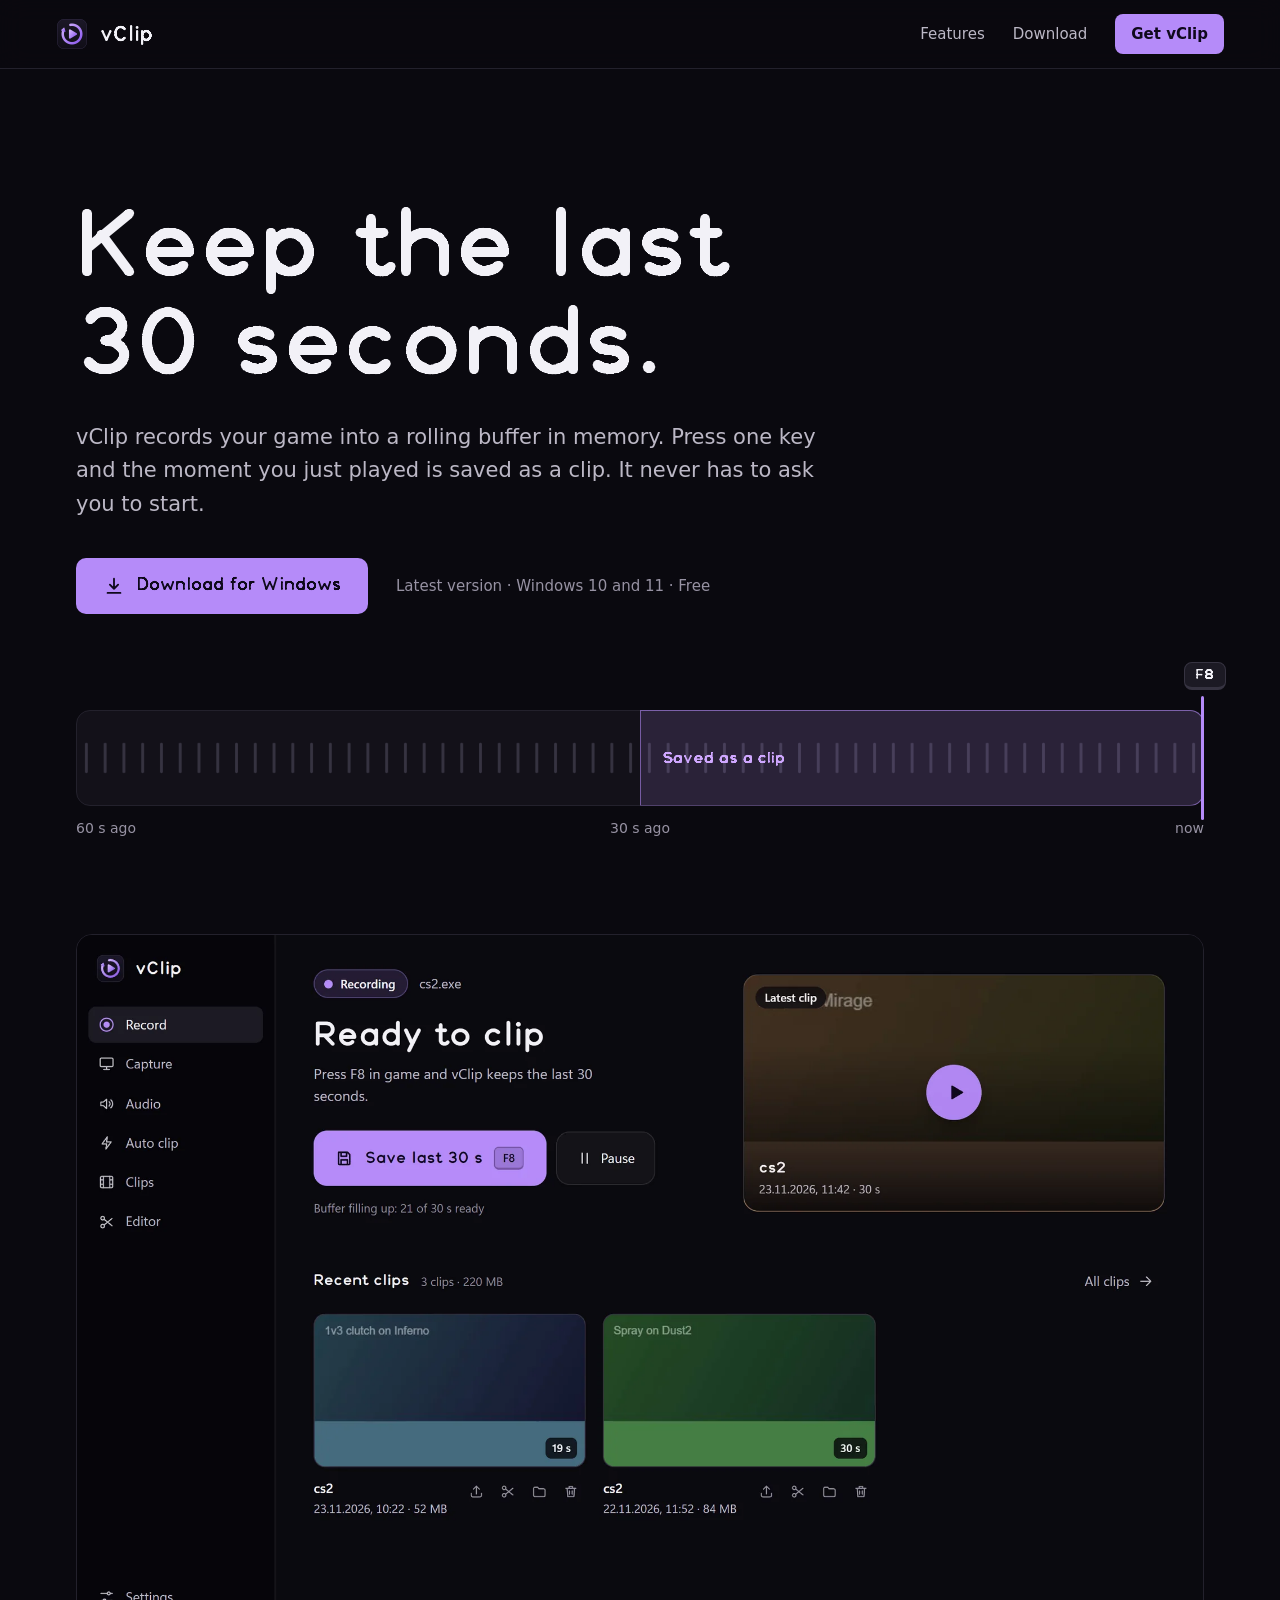
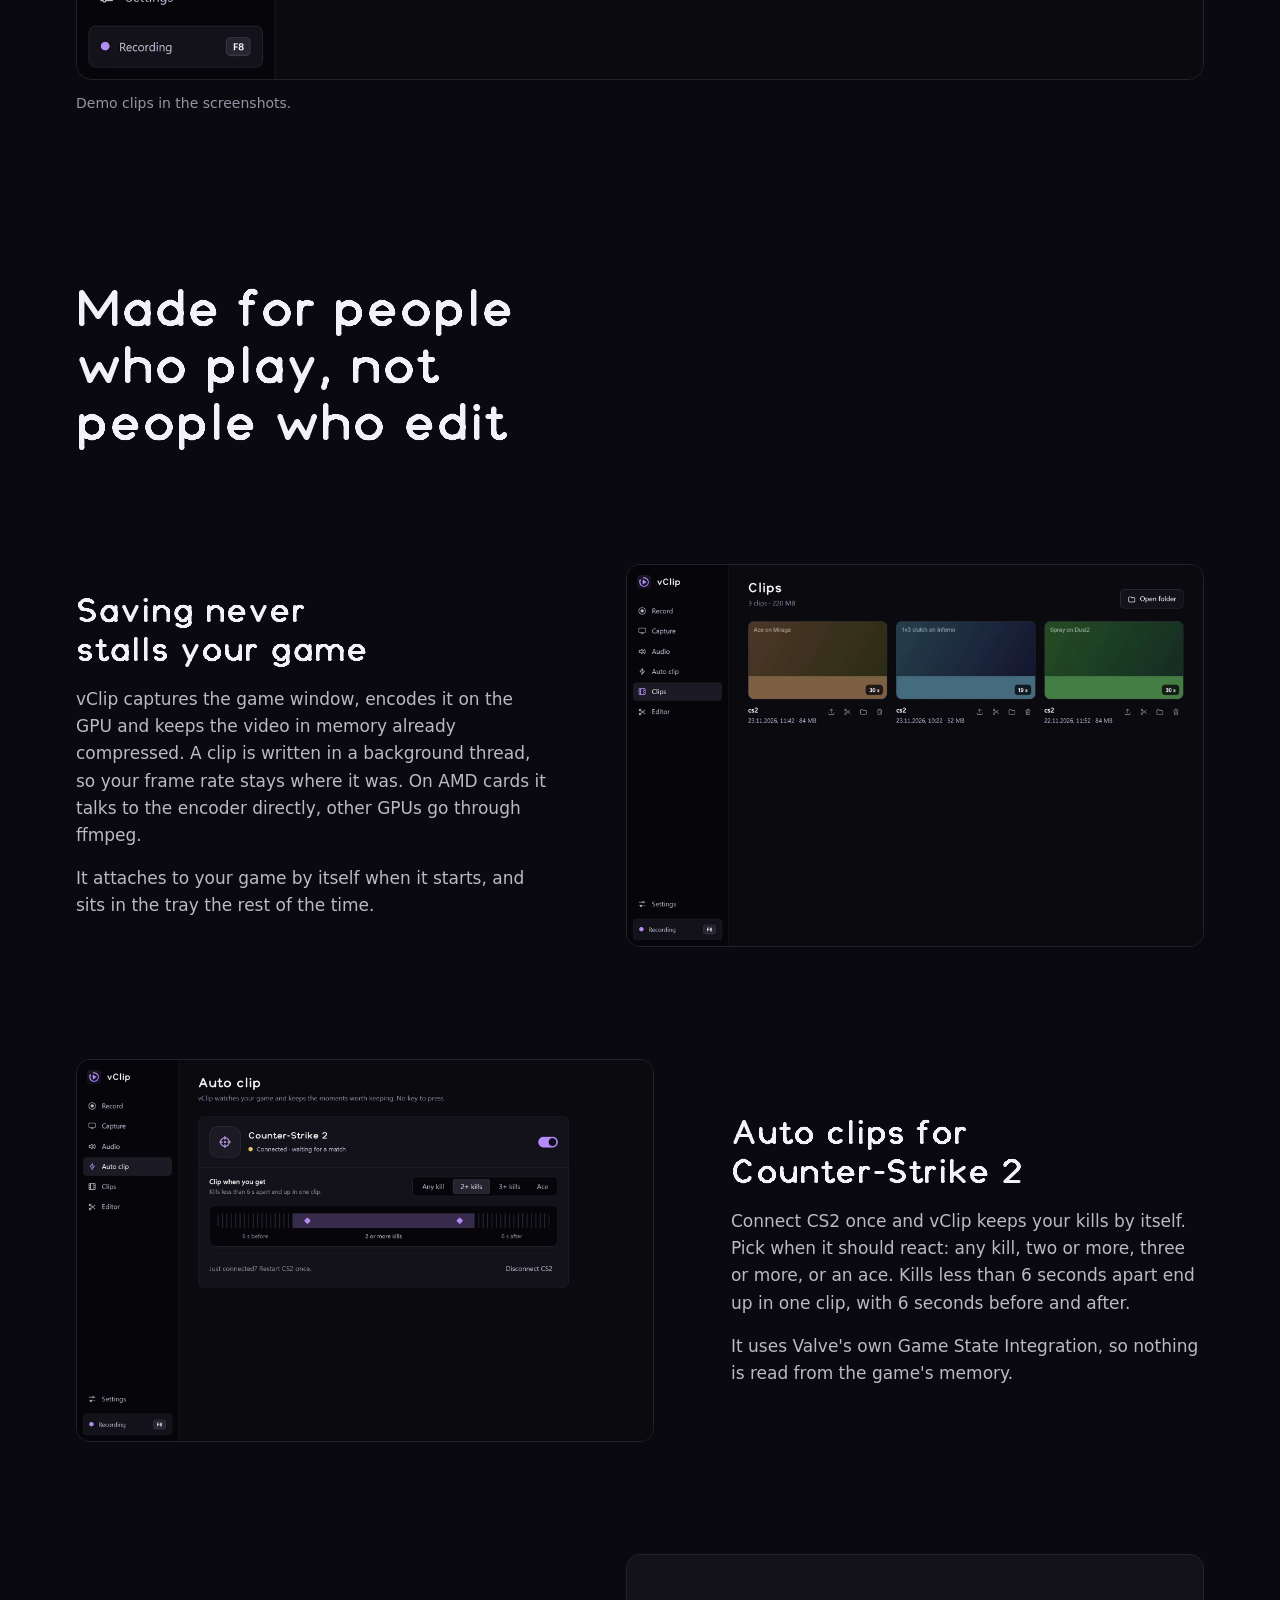
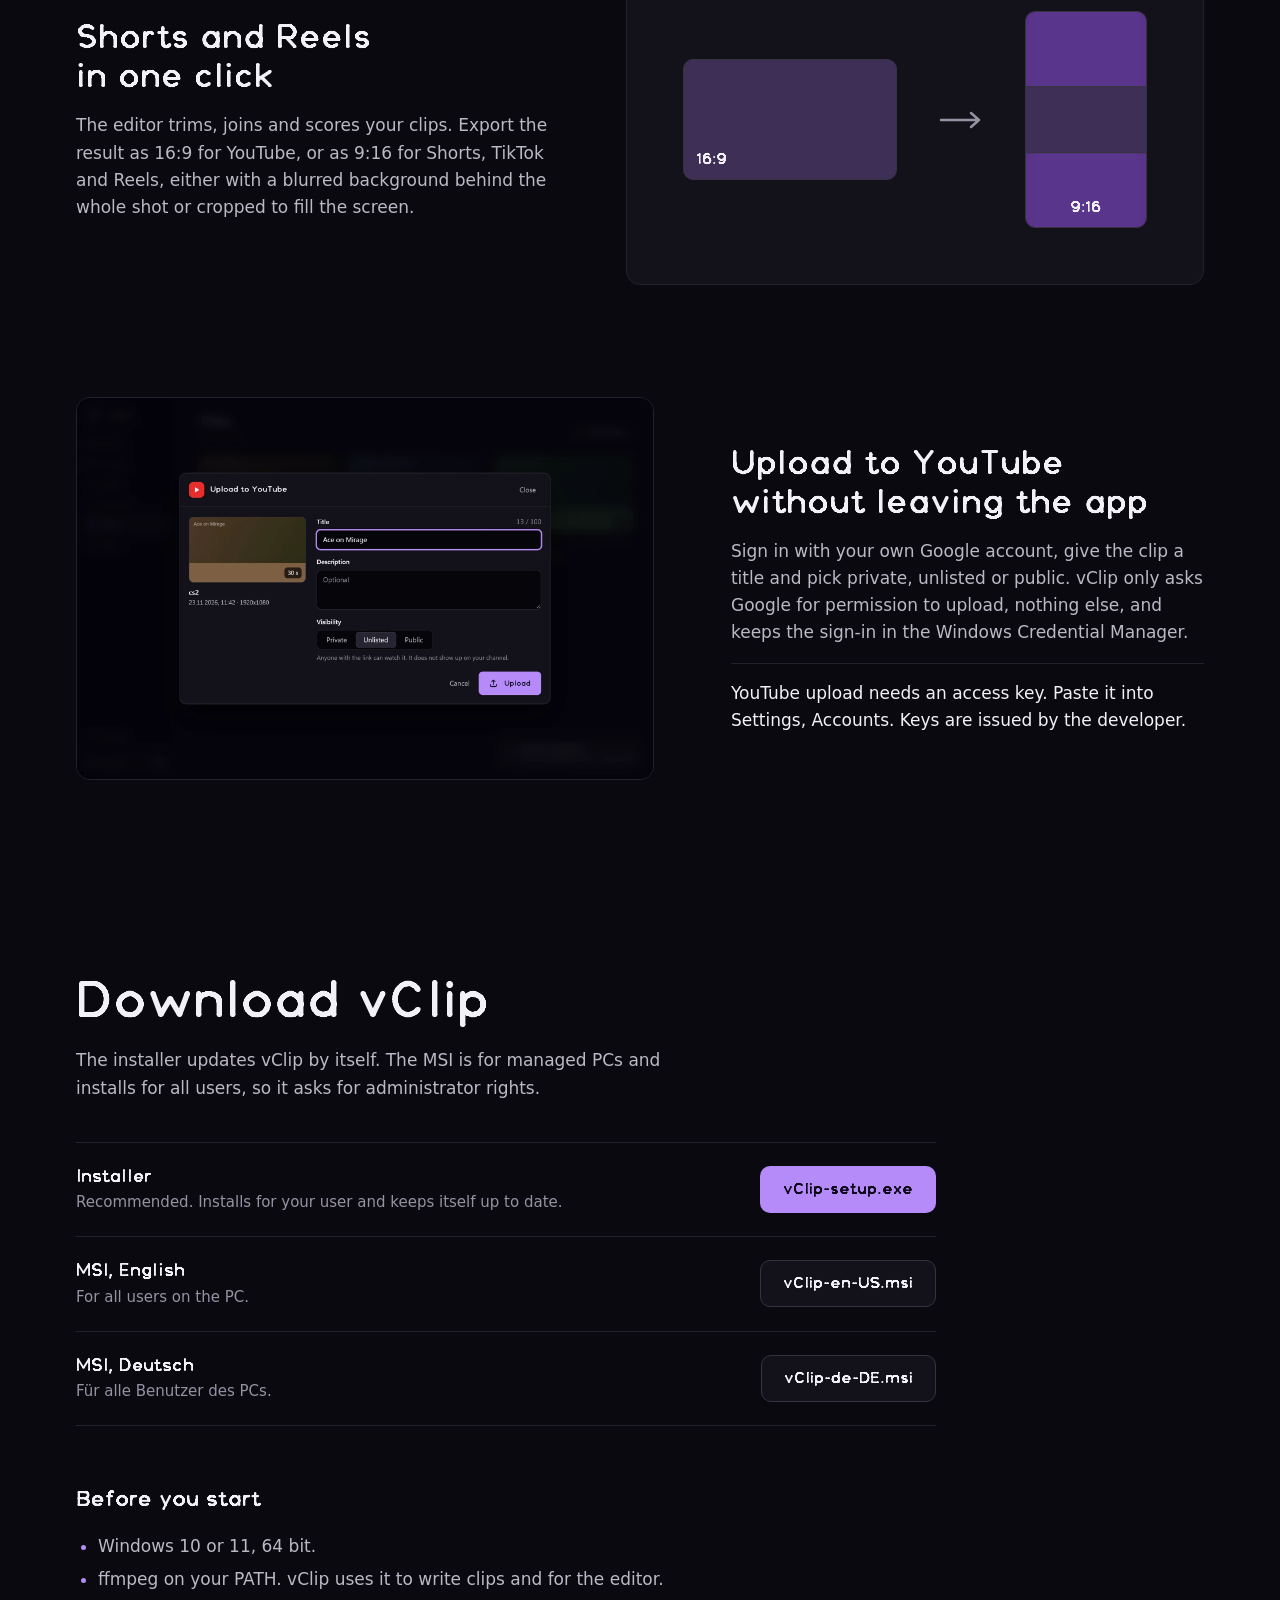
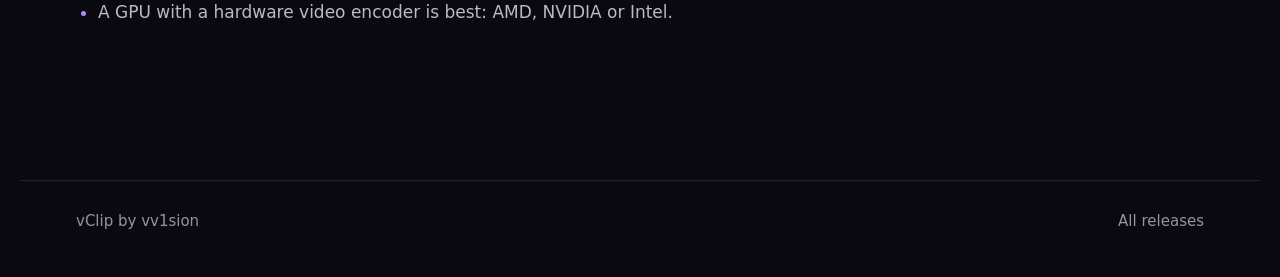
==== index.html @ d04ad90c "feat: add the vClip download page" ====
<!doctype html>
<html lang="en">
<head>
<meta charset="utf-8">
<meta name="viewport" content="width=device-width, initial-scale=1">
<meta http-equiv="Content-Security-Policy" content="default-src 'none'; script-src 'self'; style-src 'self'; img-src 'self'; font-src 'self'; connect-src https://api.github.com; base-uri 'none'; form-action 'none'">
<meta name="referrer" content="no-referrer">
<meta name="theme-color" content="#0b0a10">
<title>vClip: replay-buffer game clipper for Windows</title>
<meta name="description" content="vClip keeps the last seconds of your game in memory. Press one key and the moment you just played is saved as a clip.">
<link rel="icon" href="favicon.svg" type="image/svg+xml">
<link rel="preload" href="fonts/VClipDisplay.ttf" as="font" type="font/ttf" crossorigin>
<link rel="stylesheet" href="style.css">
<script src="main.js" defer></script>
</head>
<body>

<header class="top">
  <a class="brand" href="./"><img src="img/icon.png" alt="" width="32" height="32"><span>vClip</span></a>
  <nav aria-label="Page">
    <a href="#features">Features</a>
    <a href="#download">Download</a>
    <a class="top-cta" href="https://github.com/vv1sion/vClip/releases/latest/download/vClip-setup.exe">Get vClip</a>
  </nav>
</header>

<main>
  <section class="hero">
    <h1>Keep the last<br>30 seconds.</h1>
    <p class="lead">vClip records your game into a rolling buffer in memory. Press one key and the moment you just played is saved as a clip. It never has to ask you to start.</p>
    <div class="hero-actions">
      <a class="btn primary" id="download-main" href="https://github.com/vv1sion/vClip/releases/latest/download/vClip-setup.exe">
        <svg viewBox="0 0 24 24" aria-hidden="true"><path d="M12 4v11M7.5 10.5 12 15l4.5-4.5M5 19.5h14"/></svg>
        Download for Windows
      </a>
      <p class="meta"><span id="version">Latest version</span> · Windows 10 and 11 · Free</p>
    </div>

    <figure class="buffer" aria-label="How a clip is made: the last 60 seconds sit in memory, a key press saves the last 30">
      <svg class="track" viewBox="0 0 1200 96" preserveAspectRatio="none" role="img" aria-hidden="true">
        <defs>
          <pattern id="ticks" width="20" height="96" patternUnits="userSpaceOnUse">
            <path d="M10 34v28" class="tick"/>
          </pattern>
        </defs>
        <rect class="ticks-fill" width="1200" height="96" fill="url(#ticks)"/>
      </svg>
      <div class="clip"><span>Saved as a clip</span></div>
      <div class="playhead"><kbd>F8</kbd></div>
      <div class="scale"><span>60 s ago</span><span>30 s ago</span><span>now</span></div>
    </figure>
  </section>

  <section class="shot" aria-label="vClip window">
    <img src="img/app-record.webp" width="2000" height="1322" alt="The vClip Record page showing the save button, the latest clip and recent clips">
    <p class="caption">Demo clips in the screenshots.</p>
  </section>

  <section class="features" id="features">
    <h2>Made for people who play, not people who edit</h2>

    <article class="feature">
      <div class="feature-text">
        <h3>Saving never stalls your game</h3>
        <p>vClip captures the game window, encodes it on the GPU and keeps the video in memory already compressed. A clip is written in a background thread, so your frame rate stays where it was. On AMD cards it talks to the encoder directly, other GPUs go through ffmpeg.</p>
        <p>It attaches to your game by itself when it starts, and sits in the tray the rest of the time.</p>
      </div>
      <img src="img/app-clips.webp" width="2000" height="1322" loading="lazy" alt="The vClip clips gallery with thumbnails, length and size">
    </article>

    <article class="feature flip">
      <img src="img/app-auto.webp" width="2000" height="1322" loading="lazy" alt="The Auto clip page for Counter-Strike 2 with the kill trigger and a timeline of what a clip contains">
      <div class="feature-text">
        <h3>Auto clips for Counter-Strike 2</h3>
        <p>Connect CS2 once and vClip keeps your kills by itself. Pick when it should react: any kill, two or more, three or more, or an ace. Kills less than 6 seconds apart end up in one clip, with 6 seconds before and after.</p>
        <p>It uses Valve's own Game State Integration, so nothing is read from the game's memory.</p>
      </div>
    </article>

    <article class="feature">
      <div class="feature-text">
        <h3>Shorts and Reels in one click</h3>
        <p>The editor trims, joins and scores your clips. Export the result as 16:9 for YouTube, or as 9:16 for Shorts, TikTok and Reels, either with a blurred background behind the whole shot or cropped to fill the screen.</p>
      </div>
      <div class="formats" role="img" aria-label="A 16 by 9 frame becomes a 9 by 16 frame with a blurred copy of the picture behind it">
        <div class="frame wide"><span>16:9</span></div>
        <svg viewBox="0 0 48 24" aria-hidden="true"><path d="M4 12h38M34 5l8 7-8 7"/></svg>
        <div class="frame tall"><i></i><b></b><span>9:16</span></div>
      </div>
    </article>

    <article class="feature flip">
      <img src="img/app-upload.webp" width="2000" height="1322" loading="lazy" alt="The upload dialog with title, description and visibility">
      <div class="feature-text">
        <h3>Upload to YouTube without leaving the app</h3>
        <p>Sign in with your own Google account, give the clip a title and pick private, unlisted or public. vClip only asks Google for permission to upload, nothing else, and keeps the sign-in in the Windows Credential Manager.</p>
        <p class="note">YouTube upload needs an access key. Paste it into Settings, Accounts. Keys are issued by the developer.</p>
      </div>
    </article>
  </section>

  <section class="download" id="download">
    <h2>Download vClip</h2>
    <p class="download-lead">The installer updates vClip by itself. The MSI is for managed PCs and installs for all users, so it asks for administrator rights.</p>
    <ul class="files">
      <li>
        <div><b>Installer</b><span>Recommended. Installs for your user and keeps itself up to date.</span></div>
        <a class="btn primary" href="https://github.com/vv1sion/vClip/releases/latest/download/vClip-setup.exe">vClip-setup.exe</a>
      </li>
      <li>
        <div><b>MSI, English</b><span>For all users on the PC.</span></div>
        <a class="btn" href="https://github.com/vv1sion/vClip/releases/latest/download/vClip-en-US.msi">vClip-en-US.msi</a>
      </li>
      <li>
        <div><b>MSI, Deutsch</b><span>Für alle Benutzer des PCs.</span></div>
        <a class="btn" href="https://github.com/vv1sion/vClip/releases/latest/download/vClip-de-DE.msi">vClip-de-DE.msi</a>
      </li>
    </ul>
    <h3>Before you start</h3>
    <ul class="needs">
      <li>Windows 10 or 11, 64 bit.</li>
      <li>ffmpeg on your PATH. vClip uses it to write clips and for the editor.</li>
      <li>A GPU with a hardware video encoder is best: AMD, NVIDIA or Intel.</li>
    </ul>
  </section>
</main>

<footer>
  <span>vClip by vv1sion</span>
  <a href="https://github.com/vv1sion/vClip/releases">All releases</a>
</footer>

</body>
</html>
---- style.css ----
@font-face {
  font-family: "vClip Display";
  src: url("fonts/VClipDisplay.ttf") format("truetype");
  font-weight: 100 900;
  font-display: swap;
}

:root {
  color-scheme: dark;
  --ground: oklch(0.145 0.012 295);
  --rail: oklch(0.12 0.012 295);
  --surface: oklch(0.185 0.016 295);
  --surface-2: oklch(0.225 0.02 295);
  --line: oklch(0.33 0.026 296);
  --line-soft: oklch(0.255 0.02 295);
  --text: oklch(0.96 0.008 300);
  --text-dim: oklch(0.79 0.02 298);
  --text-faint: oklch(0.67 0.025 298);
  --accent: oklch(0.72 0.16 300);
  --accent-strong: oklch(0.8 0.14 302);
  --accent-ink: oklch(0.16 0.04 295);
  --accent-wash: oklch(0.72 0.16 300 / 0.14);
  --font: "Segoe UI Variable Text", "Segoe UI", system-ui, -apple-system, sans-serif;
  --display: "vClip Display", "Segoe UI Variable Display", "Segoe UI", system-ui, sans-serif;
  --ease: cubic-bezier(0.16, 1, 0.3, 1);
  --gutter: clamp(20px, 5vw, 56px);
}

* { box-sizing: border-box; }

html { scroll-behavior: smooth; scroll-padding-top: 84px; }

body {
  margin: 0;
  background: var(--ground);
  color: var(--text);
  font: 400 17px/1.6 var(--font);
  -webkit-font-smoothing: antialiased;
}

::selection { background: var(--accent-wash); color: var(--text); }
::-webkit-scrollbar { width: 12px; }
::-webkit-scrollbar-track { background: var(--ground); }
::-webkit-scrollbar-thumb { background: var(--surface-2); border: 3px solid var(--ground); border-radius: 8px; }

a { color: inherit; text-underline-offset: 3px; }
:focus-visible { outline: 2px solid var(--accent); outline-offset: 3px; border-radius: 6px; }

h1, h2, h3 { font-family: var(--display); font-weight: 700; margin: 0; text-wrap: balance; }
p { margin: 0; }

.top {
  position: sticky;
  top: 0;
  z-index: 10;
  display: flex;
  align-items: center;
  justify-content: space-between;
  padding: 14px var(--gutter);
  background: oklch(0.145 0.012 295 / 0.9);
  backdrop-filter: blur(12px);
  border-bottom: 1px solid var(--line-soft);
}

.brand { display: flex; align-items: center; gap: 12px; text-decoration: none; font: 700 21px/1 var(--display); }
.brand img { border-radius: 9px; }

nav { display: flex; align-items: center; gap: 28px; font-size: 15px; color: var(--text-dim); }
nav a { text-decoration: none; transition: color 140ms var(--ease); }
nav a:hover { color: var(--text); }
.top-cta { padding: 8px 16px; border-radius: 8px; background: var(--accent); color: var(--accent-ink); font-weight: 600; }
nav .top-cta:hover { color: var(--accent-ink); background: var(--accent-strong); }

main { overflow-x: clip; }

.hero { padding: clamp(56px, 10vw, 128px) var(--gutter) 0; max-width: 1240px; margin: 0 auto; }

h1 { font-size: clamp(46px, 8.6vw, 96px); line-height: 1.02; }

.lead { margin-top: 28px; max-width: 56ch; font-size: clamp(18px, 2vw, 21px); color: var(--text-dim); }

.hero-actions { display: flex; align-items: center; flex-wrap: wrap; gap: 20px 28px; margin-top: 36px; }
.meta { color: var(--text-faint); font-size: 15px; }

.btn {
  display: inline-flex;
  align-items: center;
  gap: 12px;
  padding: 13px 22px;
  border: 1px solid var(--line);
  border-radius: 10px;
  background: var(--surface);
  color: var(--text);
  font: 600 16px/1.2 var(--display);
  text-decoration: none;
  transition: background 140ms var(--ease), border-color 140ms var(--ease), transform 140ms var(--ease);
}

.btn:hover { background: var(--surface-2); border-color: var(--accent); }
.btn:active { transform: translateY(1px); }
.btn.primary { background: var(--accent); border-color: transparent; color: var(--accent-ink); padding: 16px 26px; font-size: 17px; }
.btn.primary:hover { background: var(--accent-strong); }
.btn svg { width: 22px; height: 22px; fill: none; stroke: currentColor; stroke-width: 2; stroke-linecap: round; stroke-linejoin: round; }

.buffer { position: relative; margin: clamp(56px, 8vw, 96px) 0 0; height: 96px; }

.track { position: absolute; inset: 0; width: 100%; height: 100%; border-radius: 14px; background: var(--surface); border: 1px solid var(--line-soft); }
.tick { stroke: var(--line); stroke-width: 3; stroke-linecap: round; }
.ticks-fill { animation: drift 40s linear infinite; }

@keyframes drift { to { transform: translateX(-20px); } }

.clip {
  position: absolute;
  top: 0;
  right: 0;
  bottom: 0;
  width: 50%;
  display: flex;
  align-items: center;
  padding-left: 22px;
  border-radius: 0 14px 14px 0;
  background: var(--accent-wash);
  border: 1px solid oklch(0.72 0.16 300 / 0.55);
  border-left-width: 1px;
  color: var(--accent-strong);
  font: 600 16px/1 var(--display);
  clip-path: inset(0 0 0 100%);
  animation: capture 1100ms var(--ease) 500ms forwards;
}

@keyframes capture { to { clip-path: inset(0); } }

.playhead { position: absolute; top: -14px; bottom: -14px; right: 0; width: 3px; background: var(--accent); border-radius: 2px; }
.playhead kbd {
  position: absolute;
  top: -34px;
  right: -22px;
  padding: 4px 11px;
  border: 1px solid var(--line);
  border-bottom-width: 3px;
  border-radius: 8px;
  background: var(--surface-2);
  font: 700 14px/1.2 var(--display);
}

.scale { position: absolute; left: 0; right: 0; bottom: -34px; display: flex; justify-content: space-between; color: var(--text-faint); font-size: 14px; }
.scale span:nth-child(2) { position: absolute; left: 50%; transform: translateX(-50%); }

.shot { max-width: 1240px; margin: clamp(80px, 11vw, 128px) auto 0; padding: 0 var(--gutter); }
.shot img { display: block; width: 100%; height: auto; border-radius: 16px; border: 1px solid var(--line-soft); }
.caption { margin-top: 12px; color: var(--text-faint); font-size: 14px; }

.features { max-width: 1240px; margin: clamp(96px, 13vw, 168px) auto 0; padding: 0 var(--gutter); }
.features > h2 { font-size: clamp(30px, 4.6vw, 52px); line-height: 1.1; max-width: 18ch; }

.feature { display: grid; grid-template-columns: minmax(0, 0.9fr) minmax(0, 1.1fr); gap: clamp(32px, 6vw, 80px); align-items: center; margin-top: clamp(64px, 9vw, 112px); }
.feature.flip { grid-template-columns: minmax(0, 1.1fr) minmax(0, 0.9fr); }
.feature img { display: block; width: 100%; height: auto; border-radius: 14px; border: 1px solid var(--line-soft); }
.feature-text { display: grid; gap: 16px; align-content: start; }
.feature-text h3 { font-size: clamp(25px, 3vw, 34px); line-height: 1.15; }
.feature-text p { color: var(--text-dim); max-width: 52ch; }
.feature-text .note { color: var(--text); padding-top: 16px; border-top: 1px solid var(--line-soft); }

.formats { display: flex; align-items: center; justify-content: center; gap: clamp(16px, 4vw, 40px); padding: clamp(28px, 5vw, 56px); border-radius: 14px; background: var(--surface); border: 1px solid var(--line-soft); }
.formats svg { width: 48px; height: 24px; flex: none; fill: none; stroke: var(--text-faint); stroke-width: 2.5; stroke-linecap: round; stroke-linejoin: round; }
.frame { position: relative; overflow: hidden; display: grid; place-items: end start; padding: 12px; border-radius: 10px; border: 1px solid var(--line); background: oklch(0.34 0.07 300); font: 700 15px/1 var(--display); }
.frame.wide { width: clamp(112px, 24vw, 260px); aspect-ratio: 16 / 9; }
.frame.tall { width: clamp(68px, 13vw, 146px); aspect-ratio: 9 / 16; place-items: end center; background: oklch(0.3 0.09 305); }
.feature > * { min-width: 0; }
.frame.tall i { position: absolute; inset: 0; background: oklch(0.42 0.14 300); filter: blur(10px); transform: scale(1.3); }
.frame.tall b { position: absolute; left: 0; right: 0; top: 50%; aspect-ratio: 16 / 9; transform: translateY(-50%); background: oklch(0.34 0.07 300); border-block: 1px solid var(--line); }
.frame span { position: relative; }

.download { max-width: 1240px; margin: clamp(112px, 15vw, 200px) auto 0; padding: 0 var(--gutter); }
.download > * { max-width: 860px; }
.download h2 { font-size: clamp(30px, 4.6vw, 52px); line-height: 1.1; }
.download-lead { margin-top: 18px; color: var(--text-dim); max-width: 58ch; }

.files { list-style: none; margin: 40px 0 0; padding: 0; border-top: 1px solid var(--line-soft); }
.files li { display: flex; align-items: center; justify-content: space-between; gap: 24px; padding: 22px 0; border-bottom: 1px solid var(--line-soft); }
.files b { display: block; font: 600 18px/1.3 var(--display); }
.files span { display: block; margin-top: 2px; color: var(--text-faint); font-size: 15px; }
.files .btn { flex: none; }
.files .btn.primary { padding: 13px 22px; font-size: 16px; }

.download h3 { margin-top: 56px; font-size: 22px; }
.needs { margin: 16px 0 0; padding-left: 22px; color: var(--text-dim); display: grid; gap: 6px; }
.needs li::marker { color: var(--accent); }

footer { display: flex; justify-content: space-between; gap: 16px; flex-wrap: wrap; max-width: 1240px; margin: clamp(96px, 12vw, 160px) auto 0; padding: 28px var(--gutter) 44px; border-top: 1px solid var(--line-soft); color: var(--text-faint); font-size: 15px; }
footer a { text-decoration: none; }
footer a:hover { color: var(--text); text-decoration: underline; }

@media (max-width: 860px) {
  .feature, .feature.flip { grid-template-columns: 1fr; }
  .feature.flip img { order: 2; }
  nav a:not(.top-cta) { display: none; }
  .files li { flex-direction: column; align-items: flex-start; }
  .playhead kbd { right: -6px; }
  .formats { padding: 24px 16px; gap: 12px; }
  .formats svg { width: 32px; }
  .clip { width: 62%; font-size: 14px; padding-left: 14px; }
}

@media (prefers-reduced-motion: reduce) {
  html { scroll-behavior: auto; }
  .ticks-fill { animation: none; }
  .clip { animation: none; clip-path: inset(0); }
}
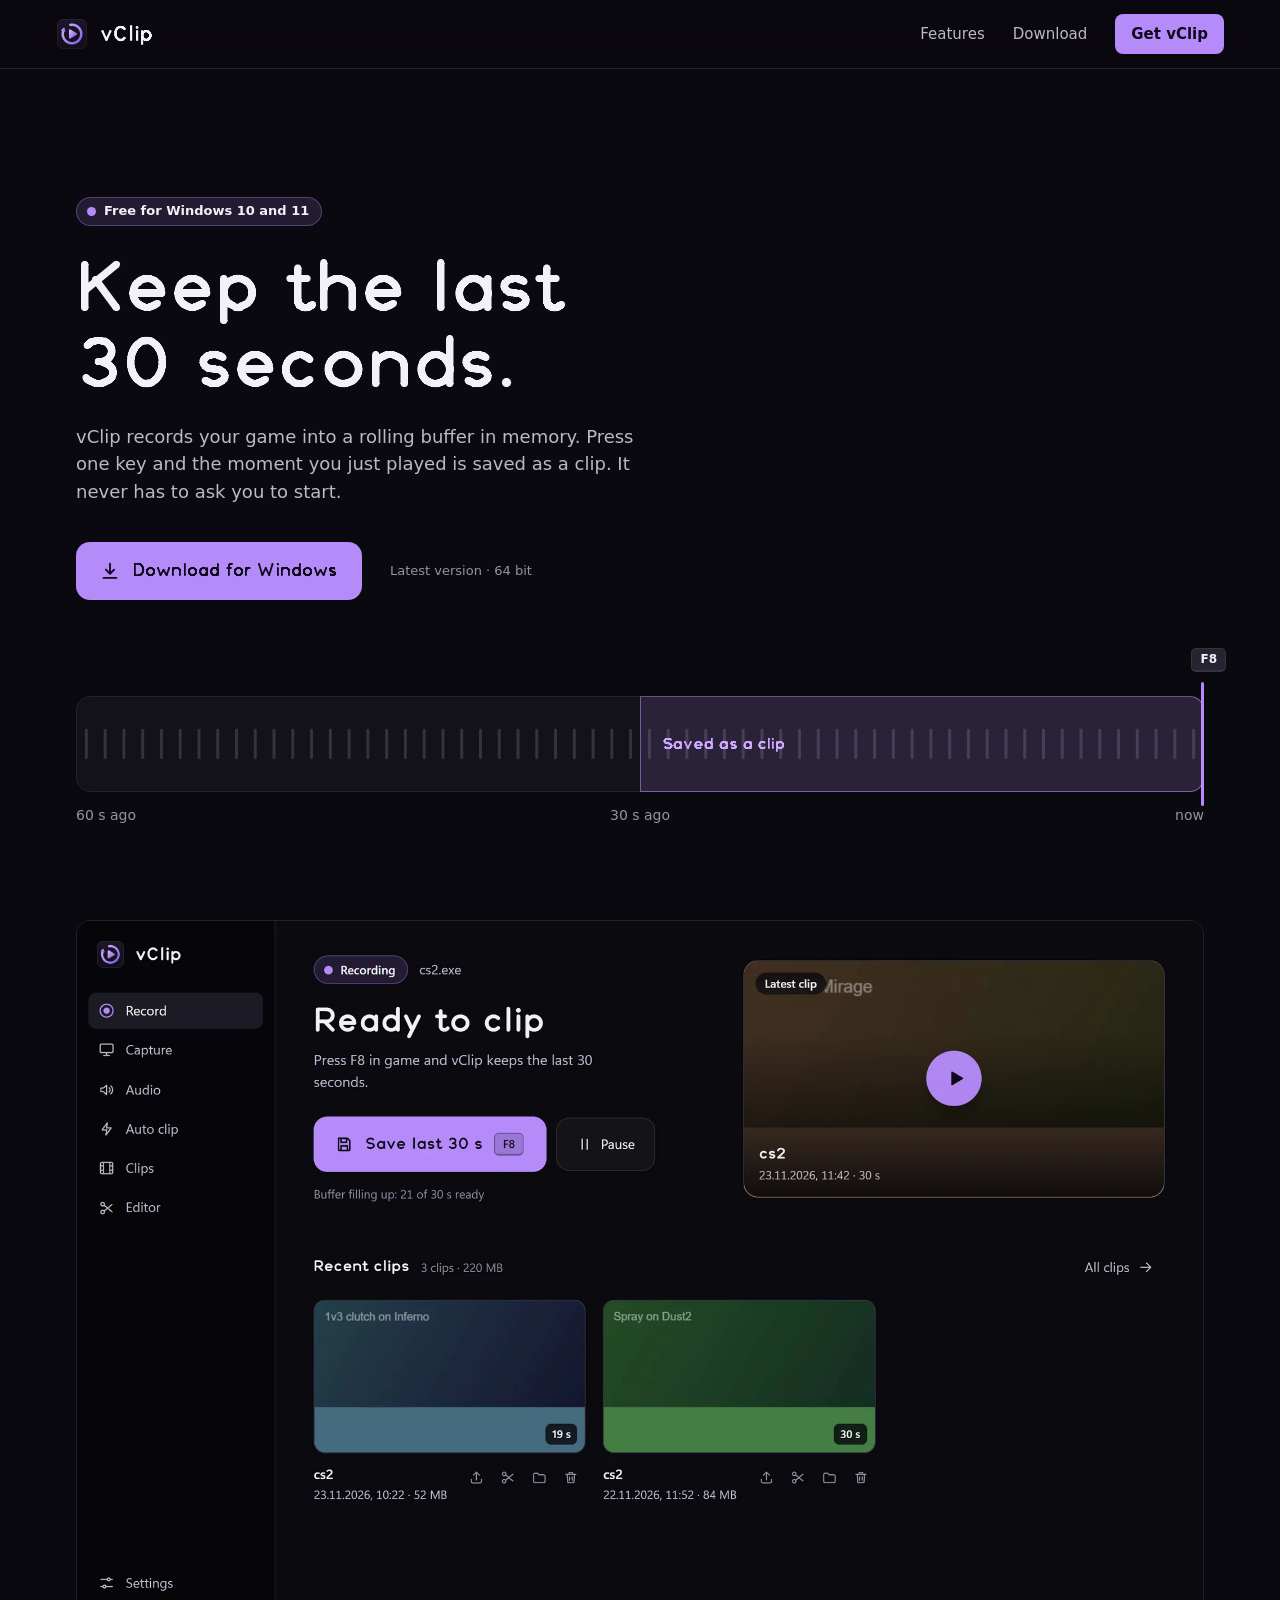
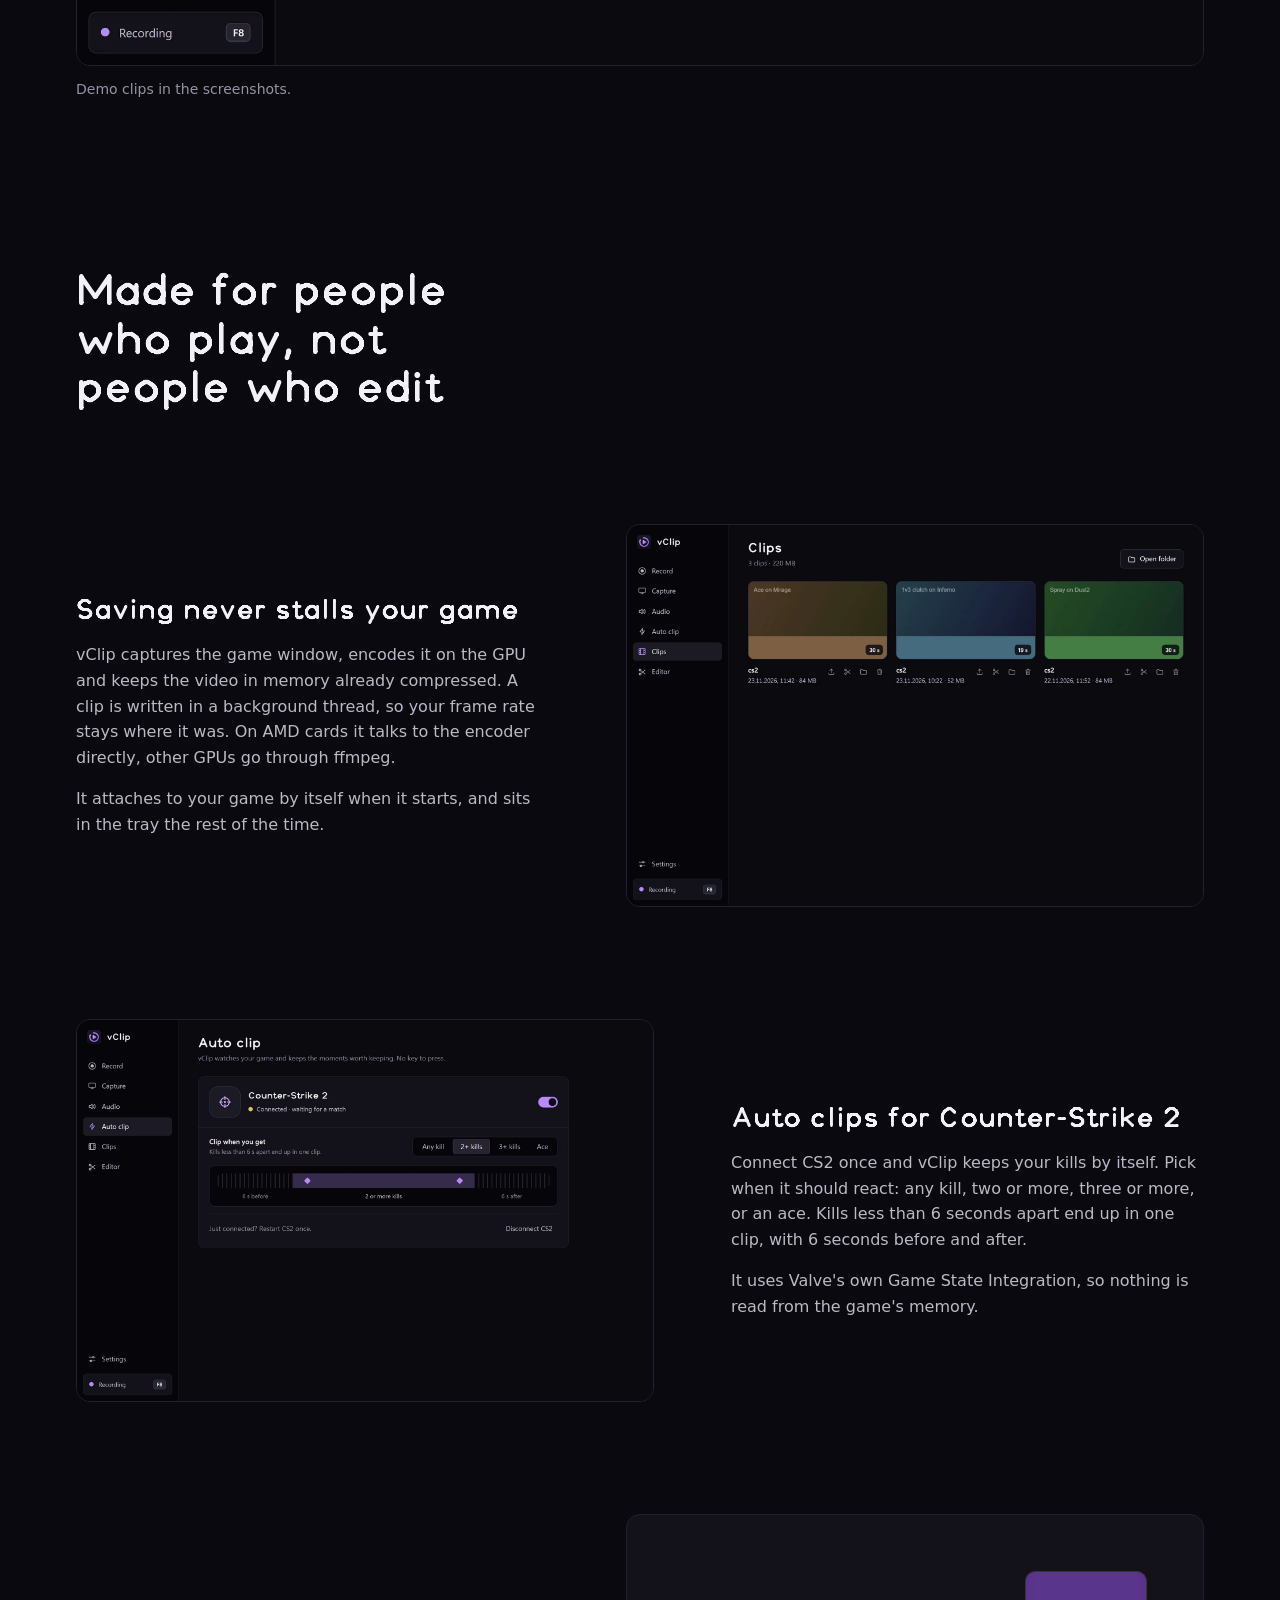
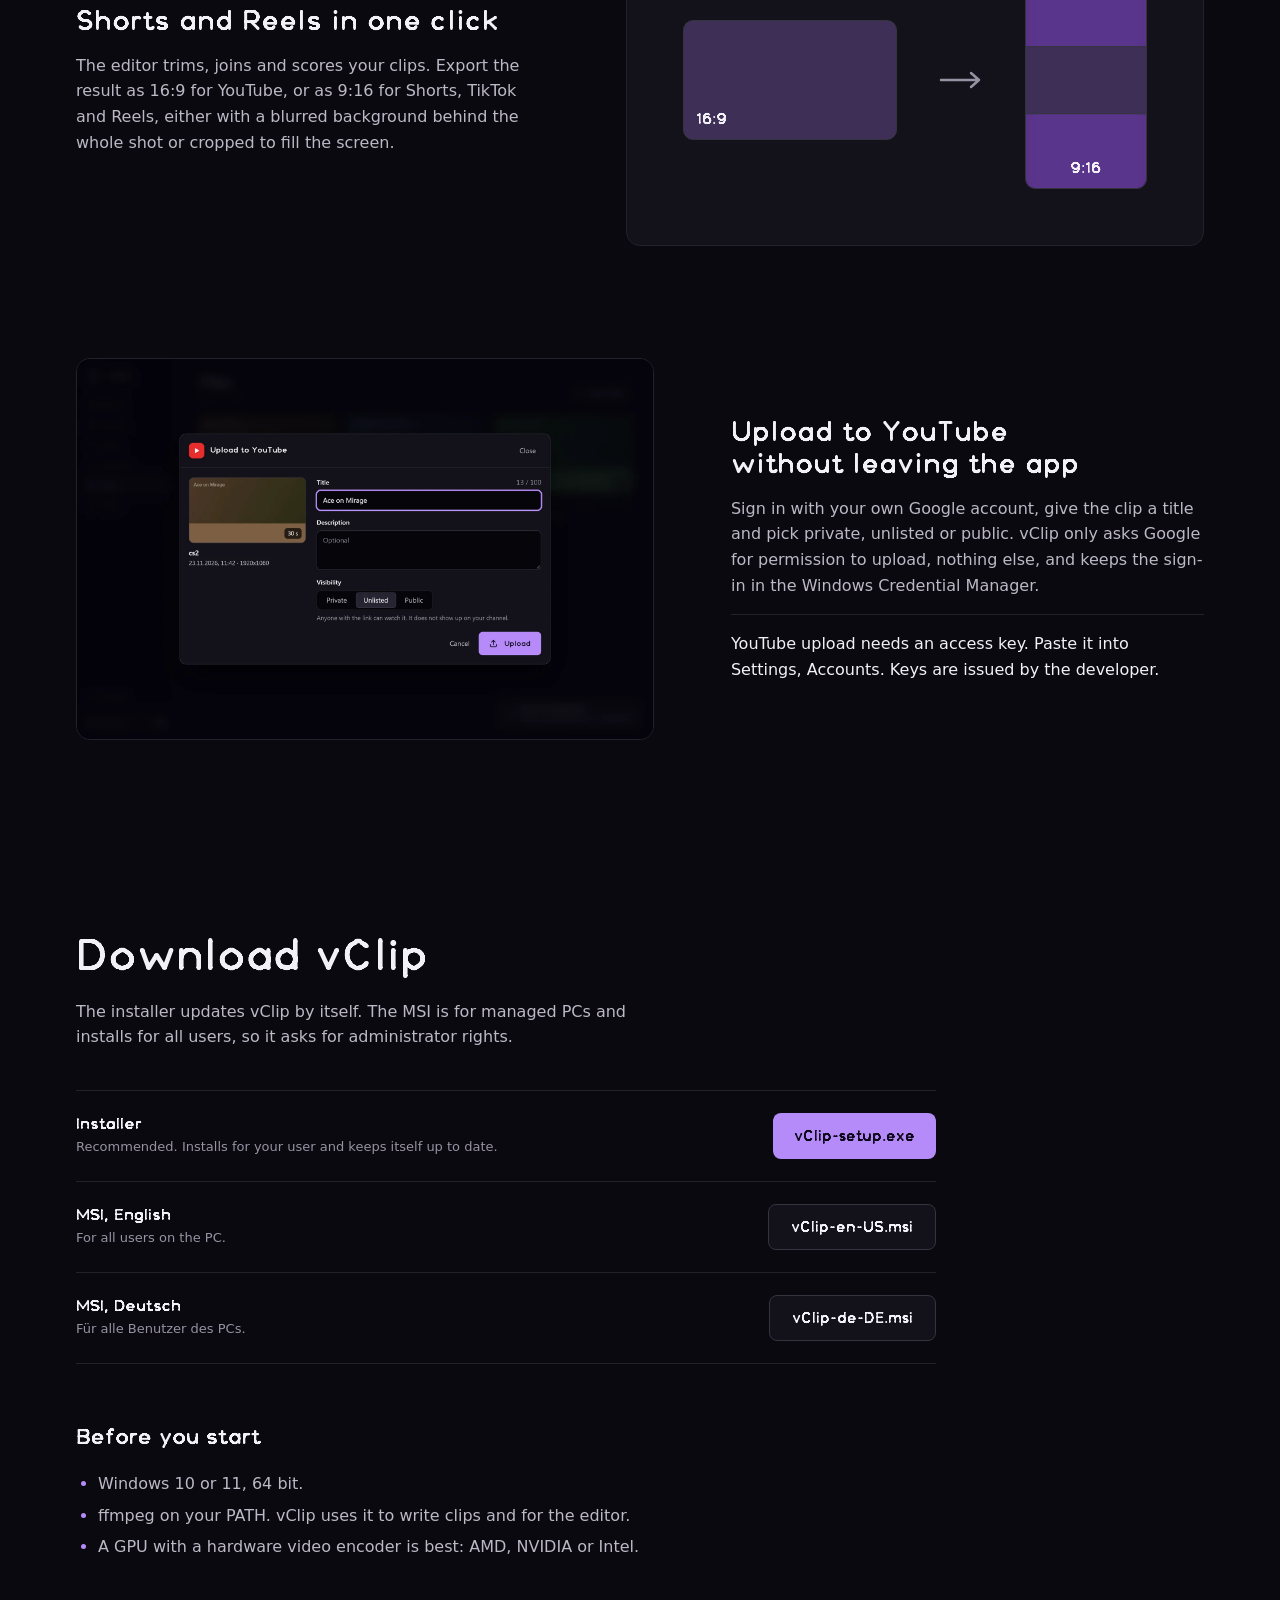
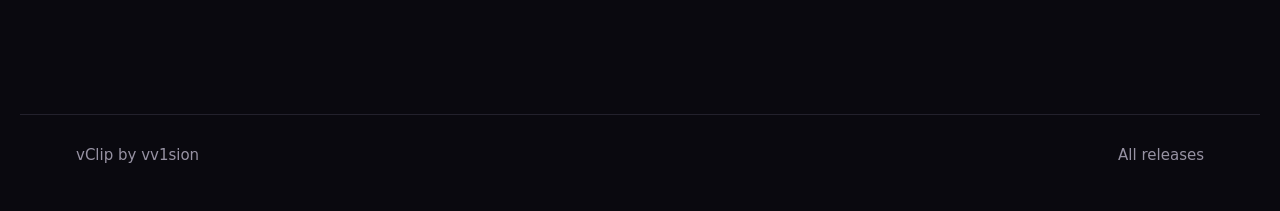
==== commit 9ce7ed08: "style: match the site to the app design" ====
--- a/index.html
+++ b/index.html
@@ -26,6 +26,7 @@
 
 <main>
   <section class="hero">
+    <p class="live"><span class="dot"></span>Free for Windows 10 and 11</p>
     <h1>Keep the last<br>30 seconds.</h1>
     <p class="lead">vClip records your game into a rolling buffer in memory. Press one key and the moment you just played is saved as a clip. It never has to ask you to start.</p>
     <div class="hero-actions">
@@ -33,7 +34,7 @@
         <svg viewBox="0 0 24 24" aria-hidden="true"><path d="M12 4v11M7.5 10.5 12 15l4.5-4.5M5 19.5h14"/></svg>
         Download for Windows
       </a>
-      <p class="meta"><span id="version">Latest version</span> · Windows 10 and 11 · Free</p>
+      <p class="meta"><span id="version">Latest version</span> · 64 bit</p>
     </div>
 
     <figure class="buffer" aria-label="How a clip is made: the last 60 seconds sit in memory, a key press saves the last 30">
--- a/style.css
+++ b/style.css
@@ -11,6 +11,7 @@
   --rail: oklch(0.12 0.012 295);
   --surface: oklch(0.185 0.016 295);
   --surface-2: oklch(0.225 0.02 295);
+  --surface-3: oklch(0.27 0.024 296);
   --line: oklch(0.33 0.026 296);
   --line-soft: oklch(0.255 0.02 295);
   --text: oklch(0.96 0.008 300);
@@ -34,7 +35,8 @@
   margin: 0;
   background: var(--ground);
   color: var(--text);
-  font: 400 17px/1.6 var(--font);
+  font: 400 16px/1.6 var(--font);
+  font-variant-numeric: tabular-nums;
   -webkit-font-smoothing: antialiased;
 }
 
@@ -75,12 +77,16 @@
 
 .hero { padding: clamp(56px, 10vw, 128px) var(--gutter) 0; max-width: 1240px; margin: 0 auto; }
 
-h1 { font-size: clamp(46px, 8.6vw, 96px); line-height: 1.02; }
-
-.lead { margin-top: 28px; max-width: 56ch; font-size: clamp(18px, 2vw, 21px); color: var(--text-dim); }
+h1 { font-size: clamp(40px, 6.4vw, 72px); line-height: 1.06; }
+
+.live { display: inline-flex; align-items: center; gap: 8px; margin-bottom: 24px; padding: 5px 12px 5px 10px; border-radius: 999px; border: 1px solid oklch(0.74 0.17 300 / 0.32); background: oklch(0.74 0.17 300 / 0.14); font: 600 13px/1.3 var(--font); }
+.dot { width: 9px; height: 9px; border-radius: 50%; background: var(--accent); animation: live 2.4s ease-out infinite; }
+@keyframes live { 0% { box-shadow: 0 0 0 0 oklch(0.74 0.17 300 / 0.55); } 70%, 100% { box-shadow: 0 0 0 7px oklch(0.74 0.17 300 / 0); } }
+
+.lead { margin-top: 20px; max-width: 52ch; font-size: clamp(16px, 1.6vw, 18px); line-height: 1.55; color: var(--text-dim); }
 
 .hero-actions { display: flex; align-items: center; flex-wrap: wrap; gap: 20px 28px; margin-top: 36px; }
-.meta { color: var(--text-faint); font-size: 15px; }
+.meta { color: var(--text-faint); font-size: 13px; }
 
 .btn {
   display: inline-flex;
@@ -88,17 +94,17 @@
   gap: 12px;
   padding: 13px 22px;
   border: 1px solid var(--line);
-  border-radius: 10px;
+  border-radius: 8px;
   background: var(--surface);
   color: var(--text);
-  font: 600 16px/1.2 var(--display);
+  font: 600 15px/1.2 var(--display);
   text-decoration: none;
   transition: background 140ms var(--ease), border-color 140ms var(--ease), transform 140ms var(--ease);
 }
 
-.btn:hover { background: var(--surface-2); border-color: var(--accent); }
+.btn:hover { background: var(--surface-2); border-color: var(--surface-3); }
 .btn:active { transform: translateY(1px); }
-.btn.primary { background: var(--accent); border-color: transparent; color: var(--accent-ink); padding: 16px 26px; font-size: 17px; }
+.btn.primary { background: var(--accent); border-color: transparent; color: var(--accent-ink); padding: 17px 24px 17px 22px; border-radius: 14px; font-size: 17px; }
 .btn.primary:hover { background: var(--accent-strong); }
 .btn svg { width: 22px; height: 22px; fill: none; stroke: currentColor; stroke-width: 2; stroke-linecap: round; stroke-linejoin: round; }
 
@@ -136,29 +142,31 @@
   position: absolute;
   top: -34px;
   right: -22px;
-  padding: 4px 11px;
+  min-width: 26px;
+  padding: 3px 8px;
   border: 1px solid var(--line);
-  border-bottom-width: 3px;
-  border-radius: 8px;
-  background: var(--surface-2);
-  font: 700 14px/1.2 var(--display);
+  border-bottom-width: 2px;
+  border-radius: 5px;
+  background: var(--surface-3);
+  text-align: center;
+  font: 600 12px/1.2 var(--font);
 }
 
 .scale { position: absolute; left: 0; right: 0; bottom: -34px; display: flex; justify-content: space-between; color: var(--text-faint); font-size: 14px; }
 .scale span:nth-child(2) { position: absolute; left: 50%; transform: translateX(-50%); }
 
 .shot { max-width: 1240px; margin: clamp(80px, 11vw, 128px) auto 0; padding: 0 var(--gutter); }
-.shot img { display: block; width: 100%; height: auto; border-radius: 16px; border: 1px solid var(--line-soft); }
+.shot img { display: block; width: 100%; height: auto; border-radius: 14px; border: 1px solid var(--line-soft); }
 .caption { margin-top: 12px; color: var(--text-faint); font-size: 14px; }
 
 .features { max-width: 1240px; margin: clamp(96px, 13vw, 168px) auto 0; padding: 0 var(--gutter); }
-.features > h2 { font-size: clamp(30px, 4.6vw, 52px); line-height: 1.1; max-width: 18ch; }
+.features > h2 { font-size: clamp(28px, 4vw, 44px); line-height: 1.1; max-width: 18ch; }
 
 .feature { display: grid; grid-template-columns: minmax(0, 0.9fr) minmax(0, 1.1fr); gap: clamp(32px, 6vw, 80px); align-items: center; margin-top: clamp(64px, 9vw, 112px); }
 .feature.flip { grid-template-columns: minmax(0, 1.1fr) minmax(0, 0.9fr); }
 .feature img { display: block; width: 100%; height: auto; border-radius: 14px; border: 1px solid var(--line-soft); }
 .feature-text { display: grid; gap: 16px; align-content: start; }
-.feature-text h3 { font-size: clamp(25px, 3vw, 34px); line-height: 1.15; }
+.feature-text h3 { font-size: clamp(22px, 2.6vw, 28px); line-height: 1.15; }
 .feature-text p { color: var(--text-dim); max-width: 52ch; }
 .feature-text .note { color: var(--text); padding-top: 16px; border-top: 1px solid var(--line-soft); }
 
@@ -174,15 +182,15 @@
 
 .download { max-width: 1240px; margin: clamp(112px, 15vw, 200px) auto 0; padding: 0 var(--gutter); }
 .download > * { max-width: 860px; }
-.download h2 { font-size: clamp(30px, 4.6vw, 52px); line-height: 1.1; }
+.download h2 { font-size: clamp(28px, 4vw, 44px); line-height: 1.1; }
 .download-lead { margin-top: 18px; color: var(--text-dim); max-width: 58ch; }
 
 .files { list-style: none; margin: 40px 0 0; padding: 0; border-top: 1px solid var(--line-soft); }
 .files li { display: flex; align-items: center; justify-content: space-between; gap: 24px; padding: 22px 0; border-bottom: 1px solid var(--line-soft); }
-.files b { display: block; font: 600 18px/1.3 var(--display); }
-.files span { display: block; margin-top: 2px; color: var(--text-faint); font-size: 15px; }
+.files b { display: block; font: 600 16px/1.3 var(--display); }
+.files span { display: block; margin-top: 2px; color: var(--text-faint); font-size: 13px; }
 .files .btn { flex: none; }
-.files .btn.primary { padding: 13px 22px; font-size: 16px; }
+.files .btn.primary { padding: 13px 20px; border-radius: 8px; font-size: 15px; }
 
 .download h3 { margin-top: 56px; font-size: 22px; }
 .needs { margin: 16px 0 0; padding-left: 22px; color: var(--text-dim); display: grid; gap: 6px; }
@@ -204,6 +212,7 @@
 }
 
 @media (prefers-reduced-motion: reduce) {
+  .dot { animation: none; }
   html { scroll-behavior: auto; }
   .ticks-fill { animation: none; }
   .clip { animation: none; clip-path: inset(0); }
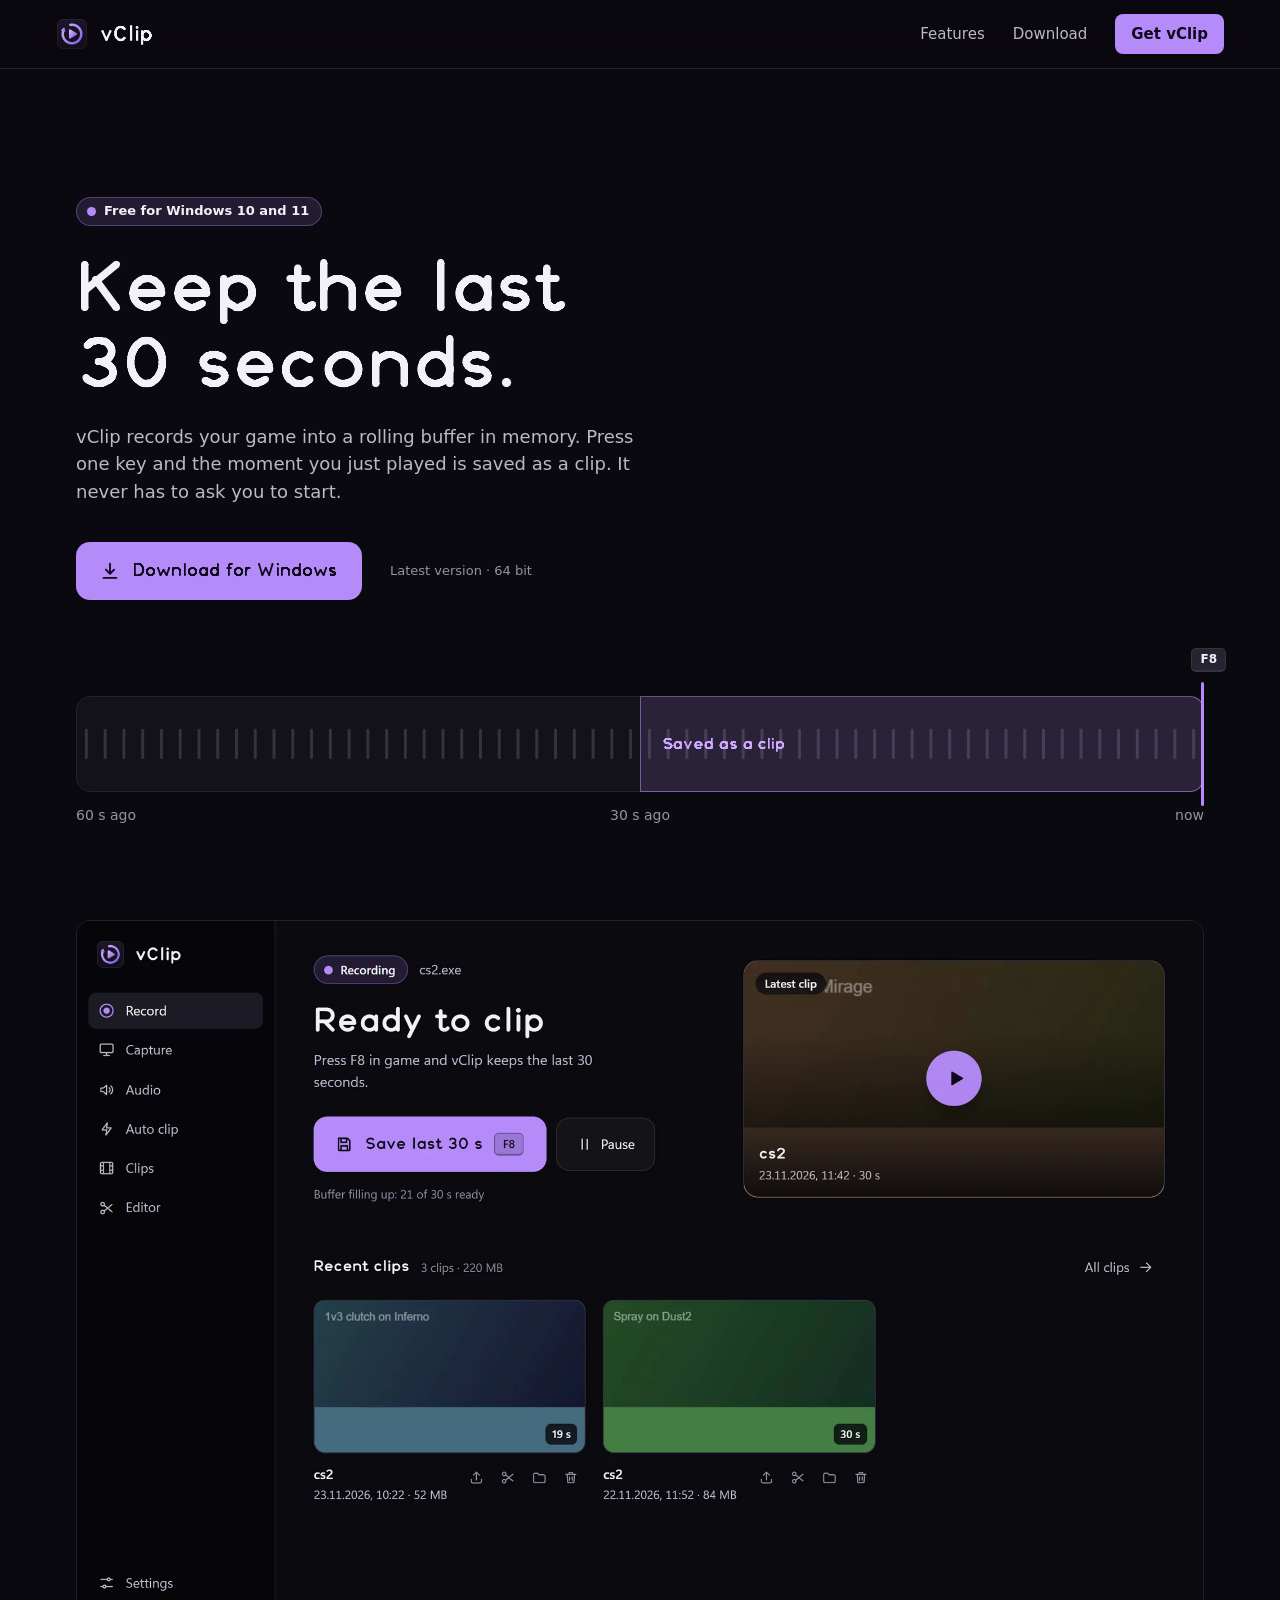
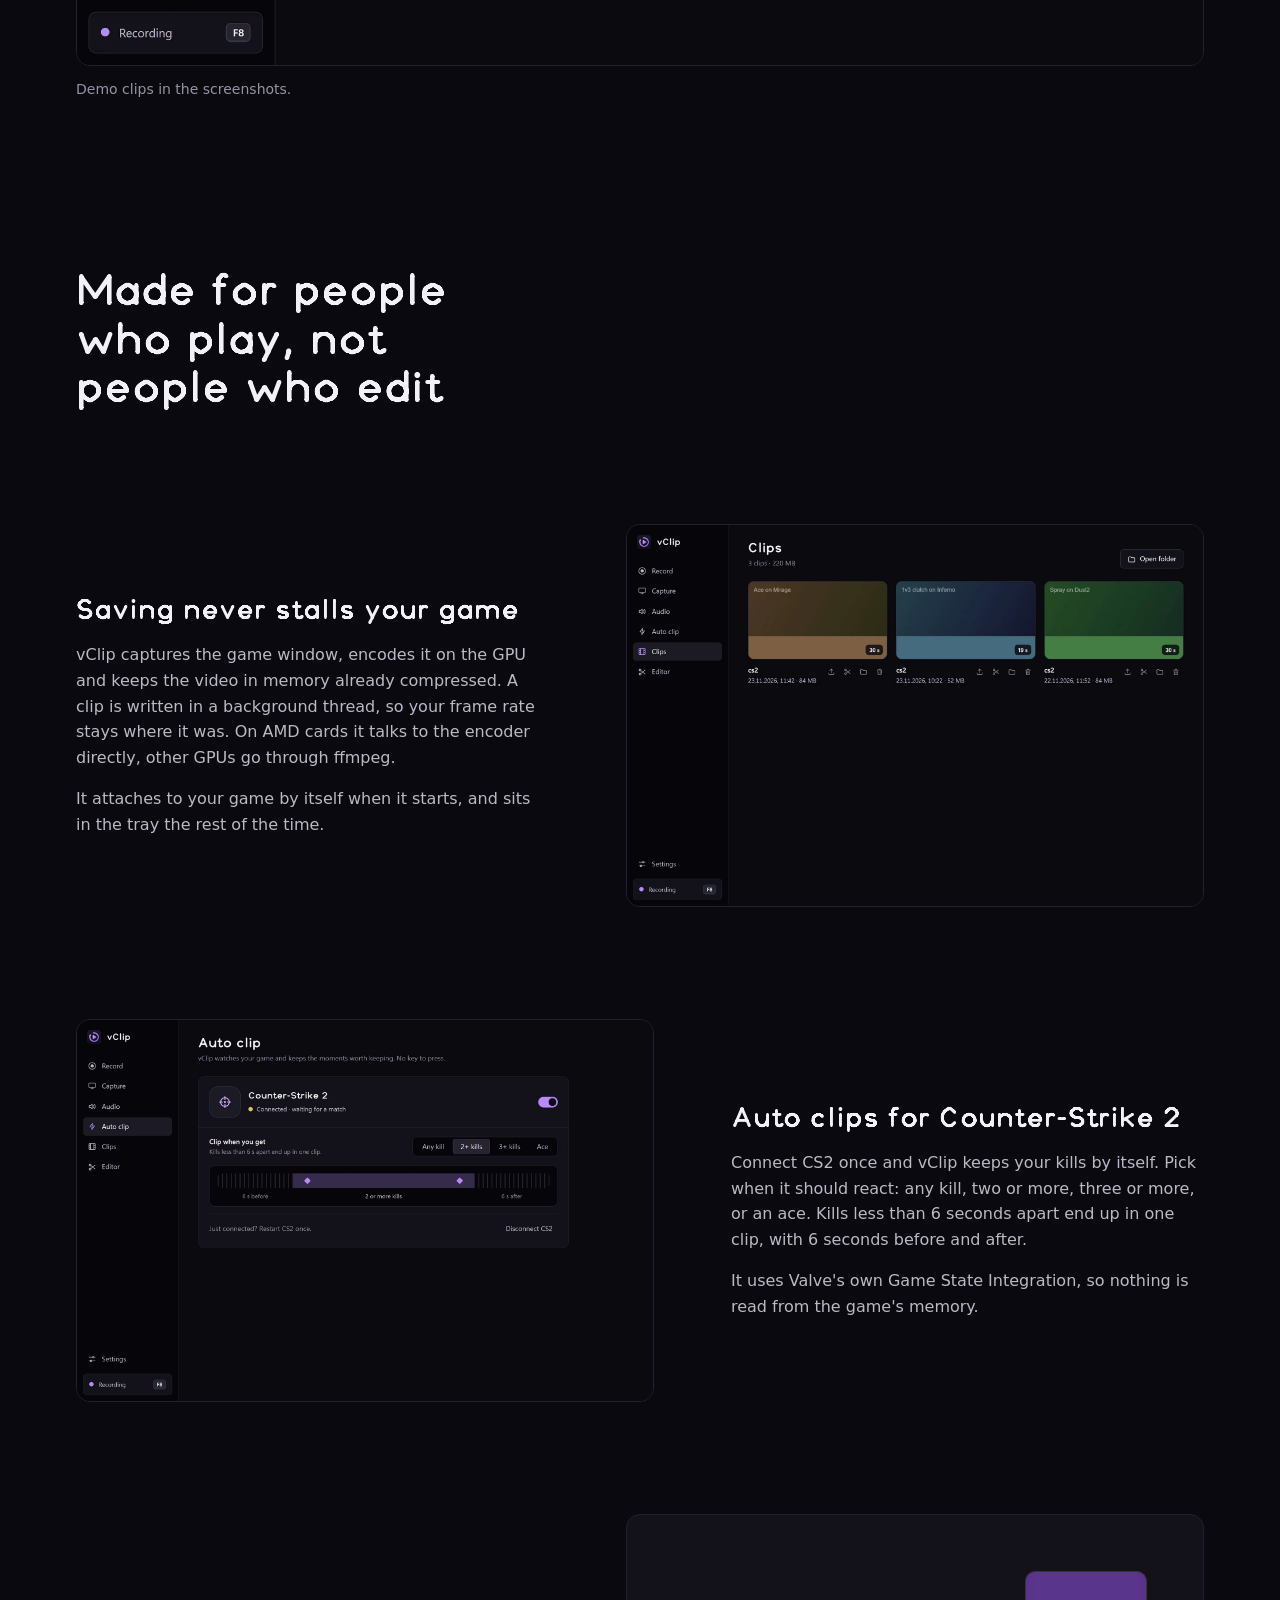
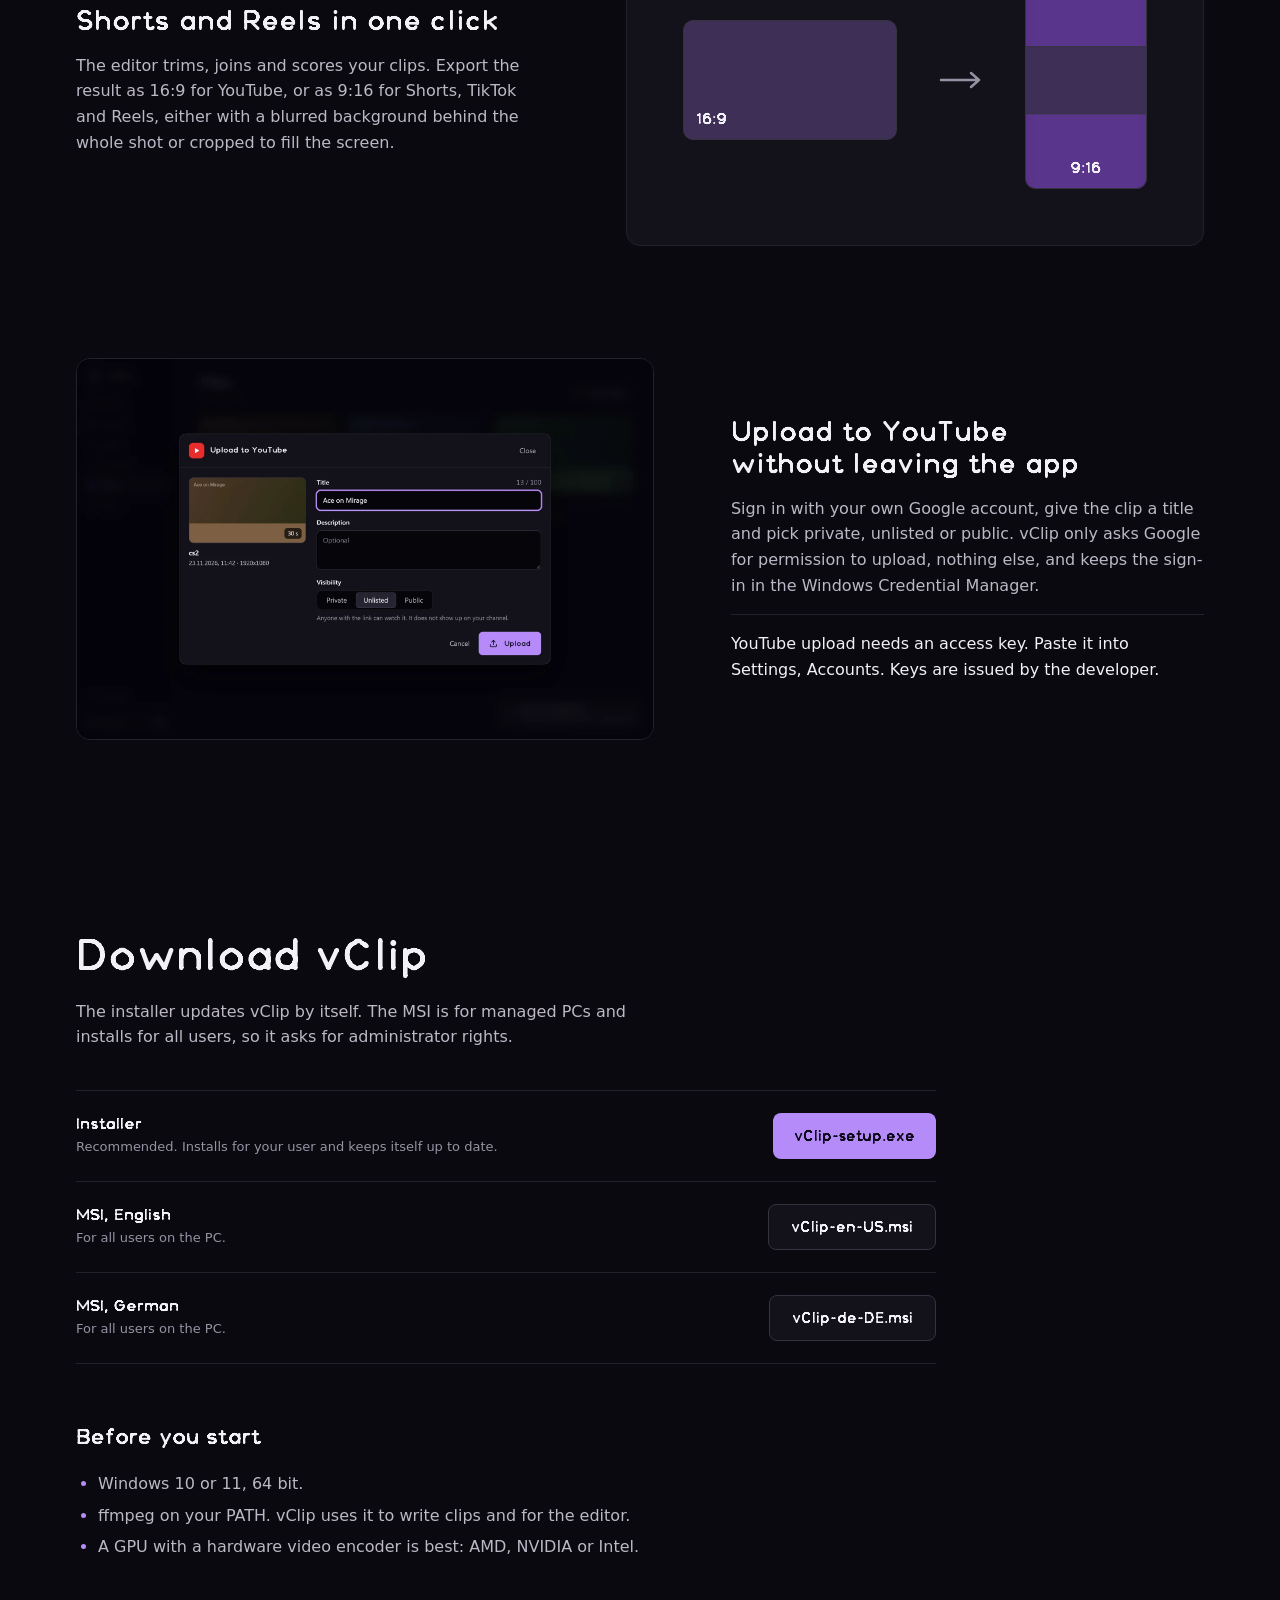
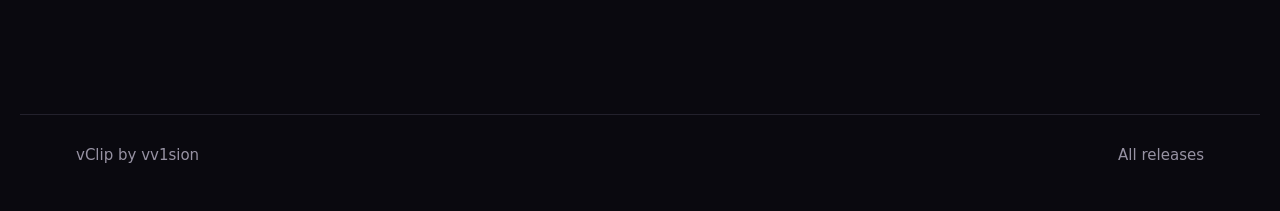
==== commit e0405e86: "fix: use English for the German MSI entry and split a long dashboard line" ====
--- a/index.html
+++ b/index.html
@@ -113,7 +113,7 @@
         <a class="btn" href="https://github.com/vv1sion/vClip/releases/latest/download/vClip-en-US.msi">vClip-en-US.msi</a>
       </li>
       <li>
-        <div><b>MSI, Deutsch</b><span>Für alle Benutzer des PCs.</span></div>
+        <div><b>MSI, German</b><span>For all users on the PC.</span></div>
         <a class="btn" href="https://github.com/vv1sion/vClip/releases/latest/download/vClip-de-DE.msi">vClip-de-DE.msi</a>
       </li>
     </ul>
